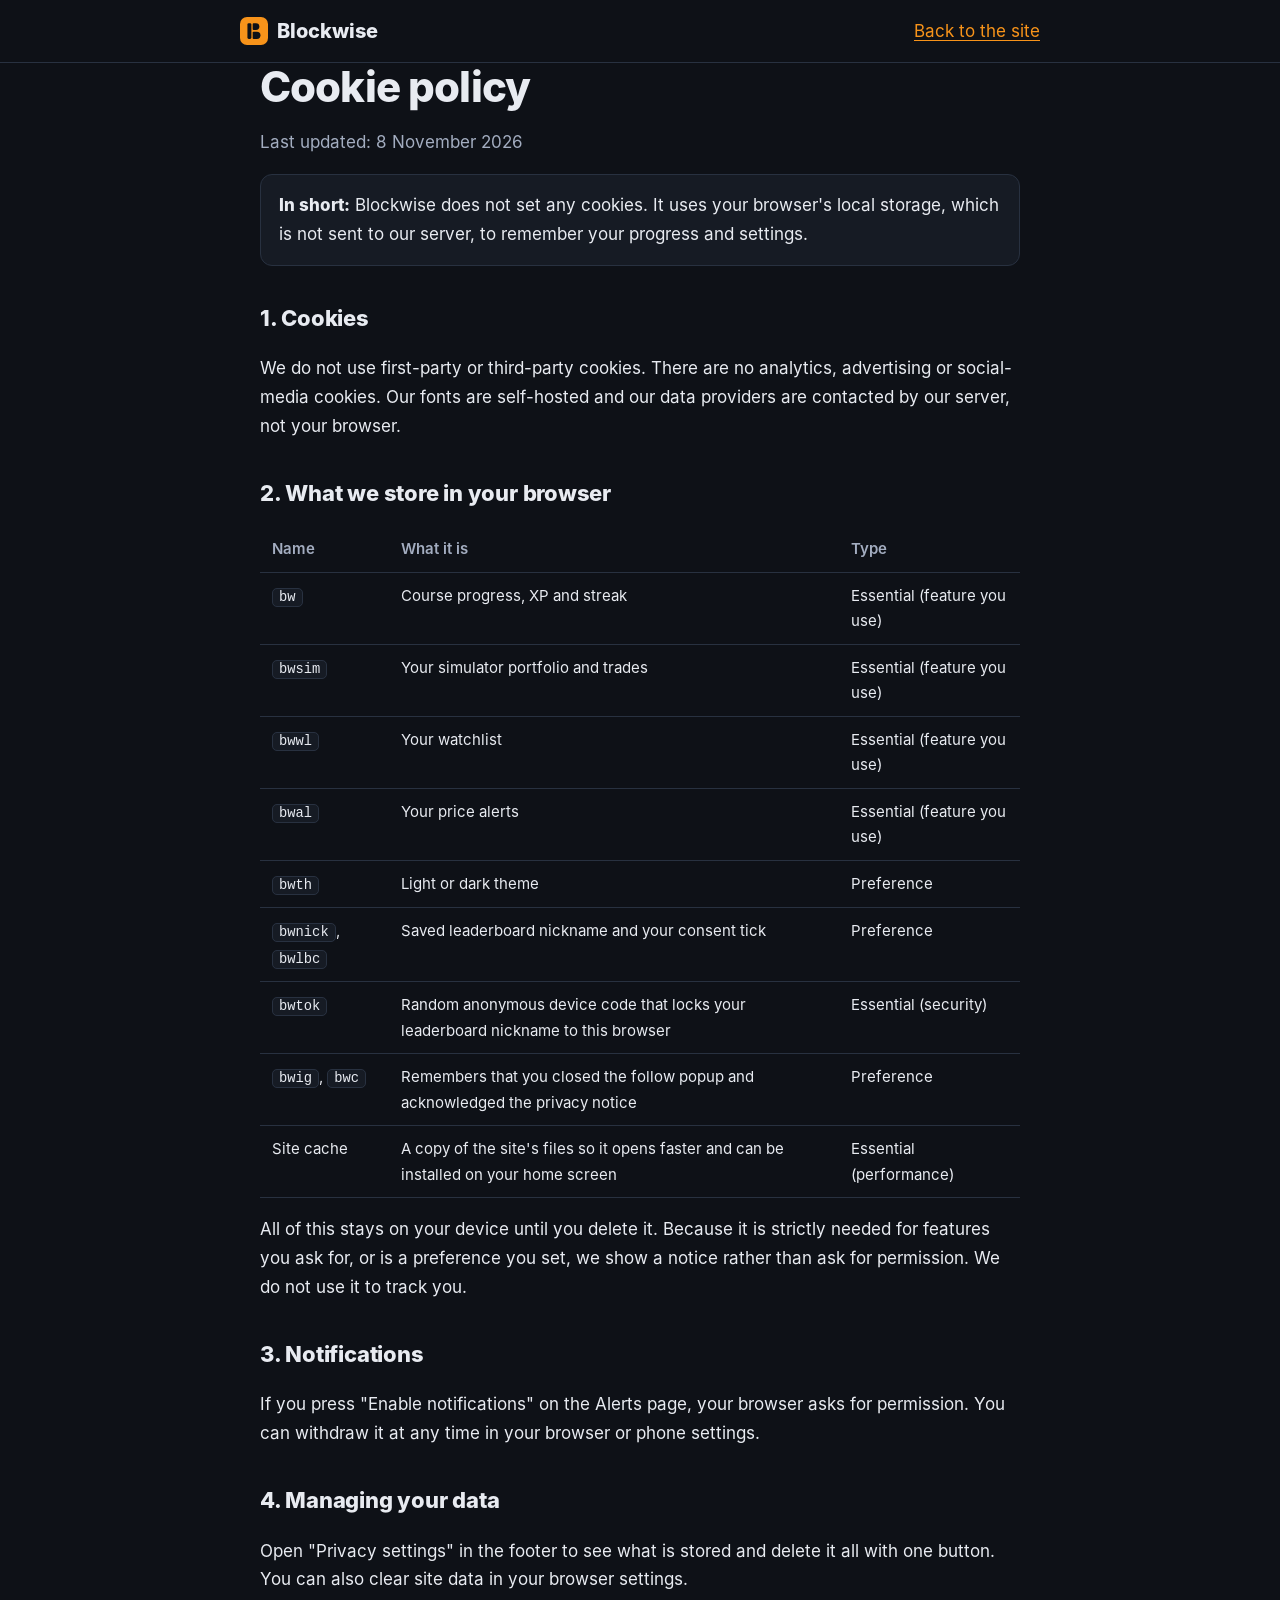
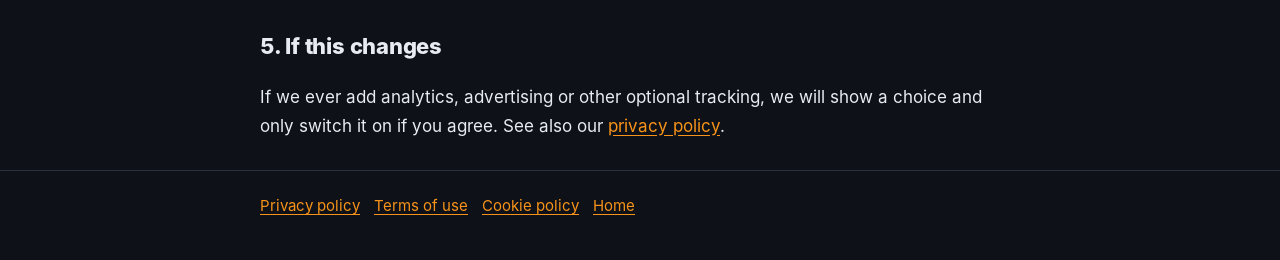
==== cookies.html @ c87dfad9 "Add files via upload" ====
<!DOCTYPE html><html lang="en"><head><meta charset="utf-8"><meta name="viewport" content="width=device-width, initial-scale=1">
<title>Cookie policy | Blockwise</title><meta name="description" content="Blockwise sets no cookies. What it stores in your browser and how to delete it."><meta name="theme-color" content="#0e1117"><link rel="icon" href="/icon-192.png" type="image/png"><link rel="stylesheet" href="/legal.css">
<script>try{if(localStorage.getItem("bwth")==="light")document.documentElement.setAttribute("data-theme","light")}catch(e){}</script></head>
<body><header><div class="w top"><a class="brand" href="/"><svg viewBox="0 0 64 64" aria-hidden="true"><rect width="64" height="64" rx="16" fill="#f7931a"/><g fill="#0e1117"><rect x="17" y="14" width="9" height="36" rx="3"/><path d="M31 14h5.5a7.75 7.75 0 0 1 0 15.5H31a2 2 0 0 1-2-2V16a2 2 0 0 1 2-2z"/><path d="M31 33.5h7.5a8.25 8.25 0 0 1 0 16.5H31a2 2 0 0 1-2-2v-12.5a2 2 0 0 1 2-2z"/></g></svg>Blockwise</a><a href="/">Back to the site</a></div></header>
<main class="w"><h1>Cookie policy</h1><p class="mu">Last updated: 8 November 2026</p>
<div class="box"><b>In short:</b> Blockwise does not set any cookies. It uses your browser's local storage, which is not sent to our server, to remember your progress and settings.</div>
<h2>1. Cookies</h2><p>We do not use first-party or third-party cookies. There are no analytics, advertising or social-media cookies. Our fonts are self-hosted and our data providers are contacted by our server, not your browser.</p>
<h2>2. What we store in your browser</h2>
<div class="tw"><table><thead><tr><th>Name</th><th>What it is</th><th>Type</th></tr></thead><tbody>
<tr><td><code>bw</code></td><td>Course progress, XP and streak</td><td>Essential (feature you use)</td></tr>
<tr><td><code>bwsim</code></td><td>Your simulator portfolio and trades</td><td>Essential (feature you use)</td></tr>
<tr><td><code>bwwl</code></td><td>Your watchlist</td><td>Essential (feature you use)</td></tr>
<tr><td><code>bwal</code></td><td>Your price alerts</td><td>Essential (feature you use)</td></tr>
<tr><td><code>bwth</code></td><td>Light or dark theme</td><td>Preference</td></tr>
<tr><td><code>bwnick</code>, <code>bwlbc</code></td><td>Saved leaderboard nickname and your consent tick</td><td>Preference</td></tr>
<tr><td><code>bwtok</code></td><td>Random anonymous device code that locks your leaderboard nickname to this browser</td><td>Essential (security)</td></tr>
<tr><td><code>bwig</code>, <code>bwc</code></td><td>Remembers that you closed the follow popup and acknowledged the privacy notice</td><td>Preference</td></tr>
<tr><td>Site cache</td><td>A copy of the site's files so it opens faster and can be installed on your home screen</td><td>Essential (performance)</td></tr>
</tbody></table></div>
<p>All of this stays on your device until you delete it. Because it is strictly needed for features you ask for, or is a preference you set, we show a notice rather than ask for permission. We do not use it to track you.</p>
<h2>3. Notifications</h2><p>If you press "Enable notifications" on the Alerts page, your browser asks for permission. You can withdraw it at any time in your browser or phone settings.</p>
<h2>4. Managing your data</h2><p>Open "Privacy settings" in the footer to see what is stored and delete it all with one button. You can also clear site data in your browser settings.</p>
<h2>5. If this changes</h2><p>If we ever add analytics, advertising or other optional tracking, we will show a choice and only switch it on if you agree. See also our <a href="/privacy">privacy policy</a>.</p></main>
<footer><div class="w"><a href="/privacy">Privacy policy</a><a href="/terms">Terms of use</a><a href="/cookies">Cookie policy</a><a href="/">Home</a></div></footer></body></html>
---- legal.css ----
@font-face{font-family:Inter;font-weight:400;font-display:swap;src:url([data-uri]) format('woff')}
@font-face{font-family:Inter;font-weight:500;font-display:swap;src:url([data-uri]) format('woff')}
@font-face{font-family:Inter;font-weight:600;font-display:swap;src:url([data-uri]) format('woff')}
@font-face{font-family:Inter;font-weight:800;font-display:swap;src:url([data-uri]) format('woff')}
:root{--bg:#0e1117;--p:#161b24;--ln:#283140;--tx:#e8ebf1;--mu:#a3adc0;--or:#f7931a;color-scheme:dark}
:root[data-theme=light]{--bg:#f4f6fb;--p:#fff;--ln:#d8deea;--tx:#141922;--mu:#465164;--or:#9a4a05;color-scheme:light}
*{box-sizing:border-box}body{margin:0;background:var(--bg);color:var(--tx);font:400 17px/1.7 Inter,system-ui,sans-serif}
a{color:var(--or);text-underline-offset:3px}a:focus-visible{outline:3px solid var(--or);outline-offset:2px;border-radius:3px}
header{border-bottom:1px solid var(--ln)}.w{max-width:800px;margin:0 auto;padding:0 20px}
.top{display:flex;align-items:center;justify-content:space-between;padding:14px 0}
.brand{display:flex;align-items:center;gap:9px;font-weight:800;font-size:20px;color:var(--tx);text-decoration:none}.brand svg{width:28px;height:28px}
main{padding:30px 0 20px}h1{font-size:clamp(30px,6vw,42px);line-height:1.15;margin:0 0 6px;font-weight:800;letter-spacing:-.02em}
h2{font-size:22px;margin:34px 0 8px;font-weight:800;letter-spacing:-.01em}p,li{max-width:70ch}.mu{color:var(--mu)}
.box{background:var(--p);border:1px solid var(--ln);border-radius:12px;padding:16px 18px;margin:16px 0}
.tw{overflow-x:auto;margin:14px 0}table{width:100%;border-collapse:collapse;font-size:15px;min-width:560px}
th,td{text-align:left;padding:10px 12px;border-bottom:1px solid var(--ln);vertical-align:top}th{color:var(--mu);font-weight:600}
code{font-family:ui-monospace,SFMono-Regular,Menlo,Consolas,monospace;font-size:.92em;background:var(--p);border:1px solid var(--ln);border-radius:5px;padding:1px 6px}
footer{border-top:1px solid var(--ln);color:var(--mu);font-size:15px;padding:22px 0 44px;margin-top:30px}footer a{margin-right:14px}
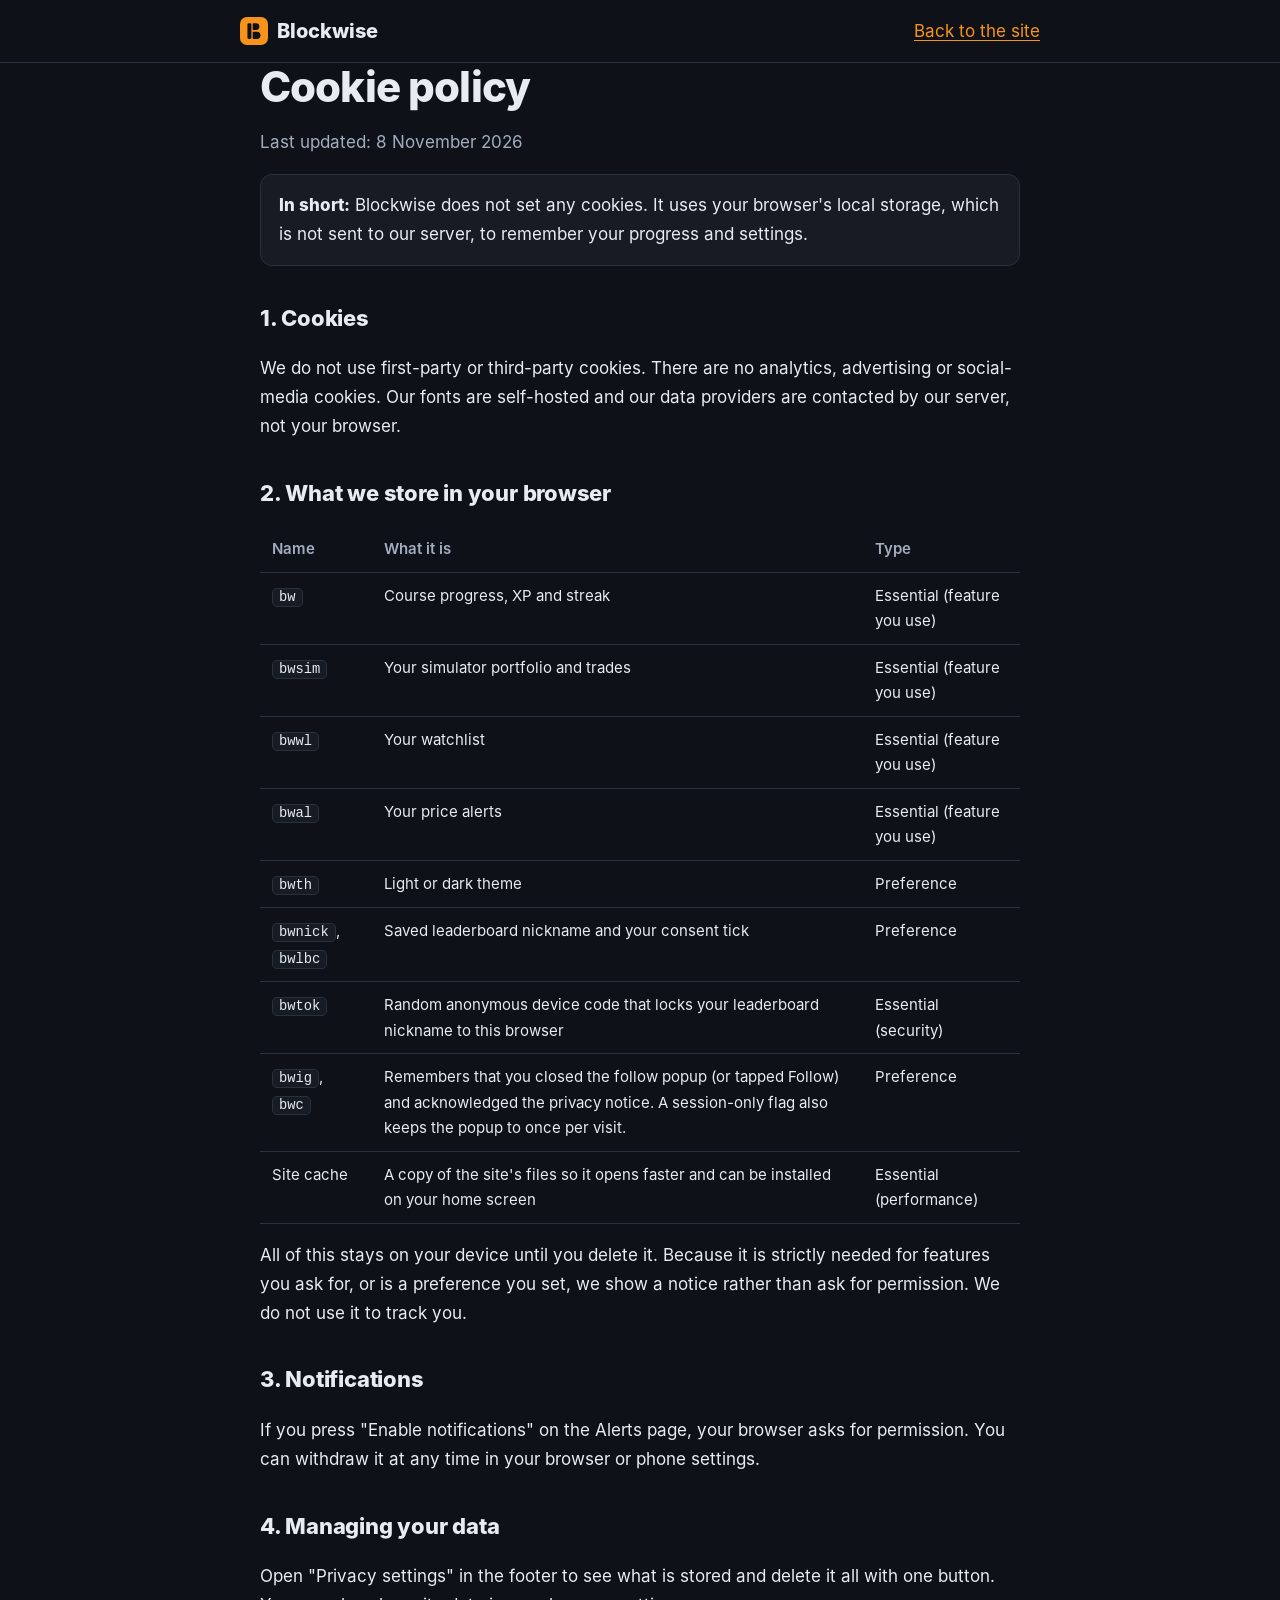
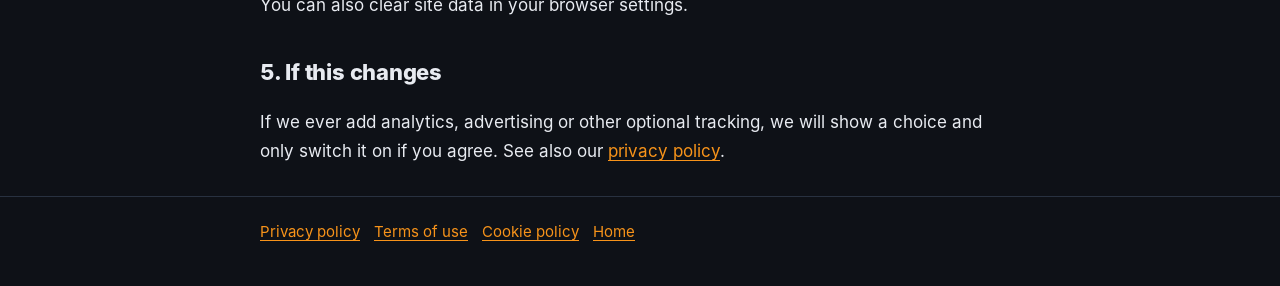
==== commit 20d36e79: "Add files via upload" ====
--- a/cookies.html
+++ b/cookies.html
@@ -14,7 +14,7 @@
 <tr><td><code>bwth</code></td><td>Light or dark theme</td><td>Preference</td></tr>
 <tr><td><code>bwnick</code>, <code>bwlbc</code></td><td>Saved leaderboard nickname and your consent tick</td><td>Preference</td></tr>
 <tr><td><code>bwtok</code></td><td>Random anonymous device code that locks your leaderboard nickname to this browser</td><td>Essential (security)</td></tr>
-<tr><td><code>bwig</code>, <code>bwc</code></td><td>Remembers that you closed the follow popup and acknowledged the privacy notice</td><td>Preference</td></tr>
+<tr><td><code>bwig</code>, <code>bwc</code></td><td>Remembers that you closed the follow popup (or tapped Follow) and acknowledged the privacy notice. A session-only flag also keeps the popup to once per visit.</td><td>Preference</td></tr>
 <tr><td>Site cache</td><td>A copy of the site's files so it opens faster and can be installed on your home screen</td><td>Essential (performance)</td></tr>
 </tbody></table></div>
 <p>All of this stays on your device until you delete it. Because it is strictly needed for features you ask for, or is a preference you set, we show a notice rather than ask for permission. We do not use it to track you.</p>
